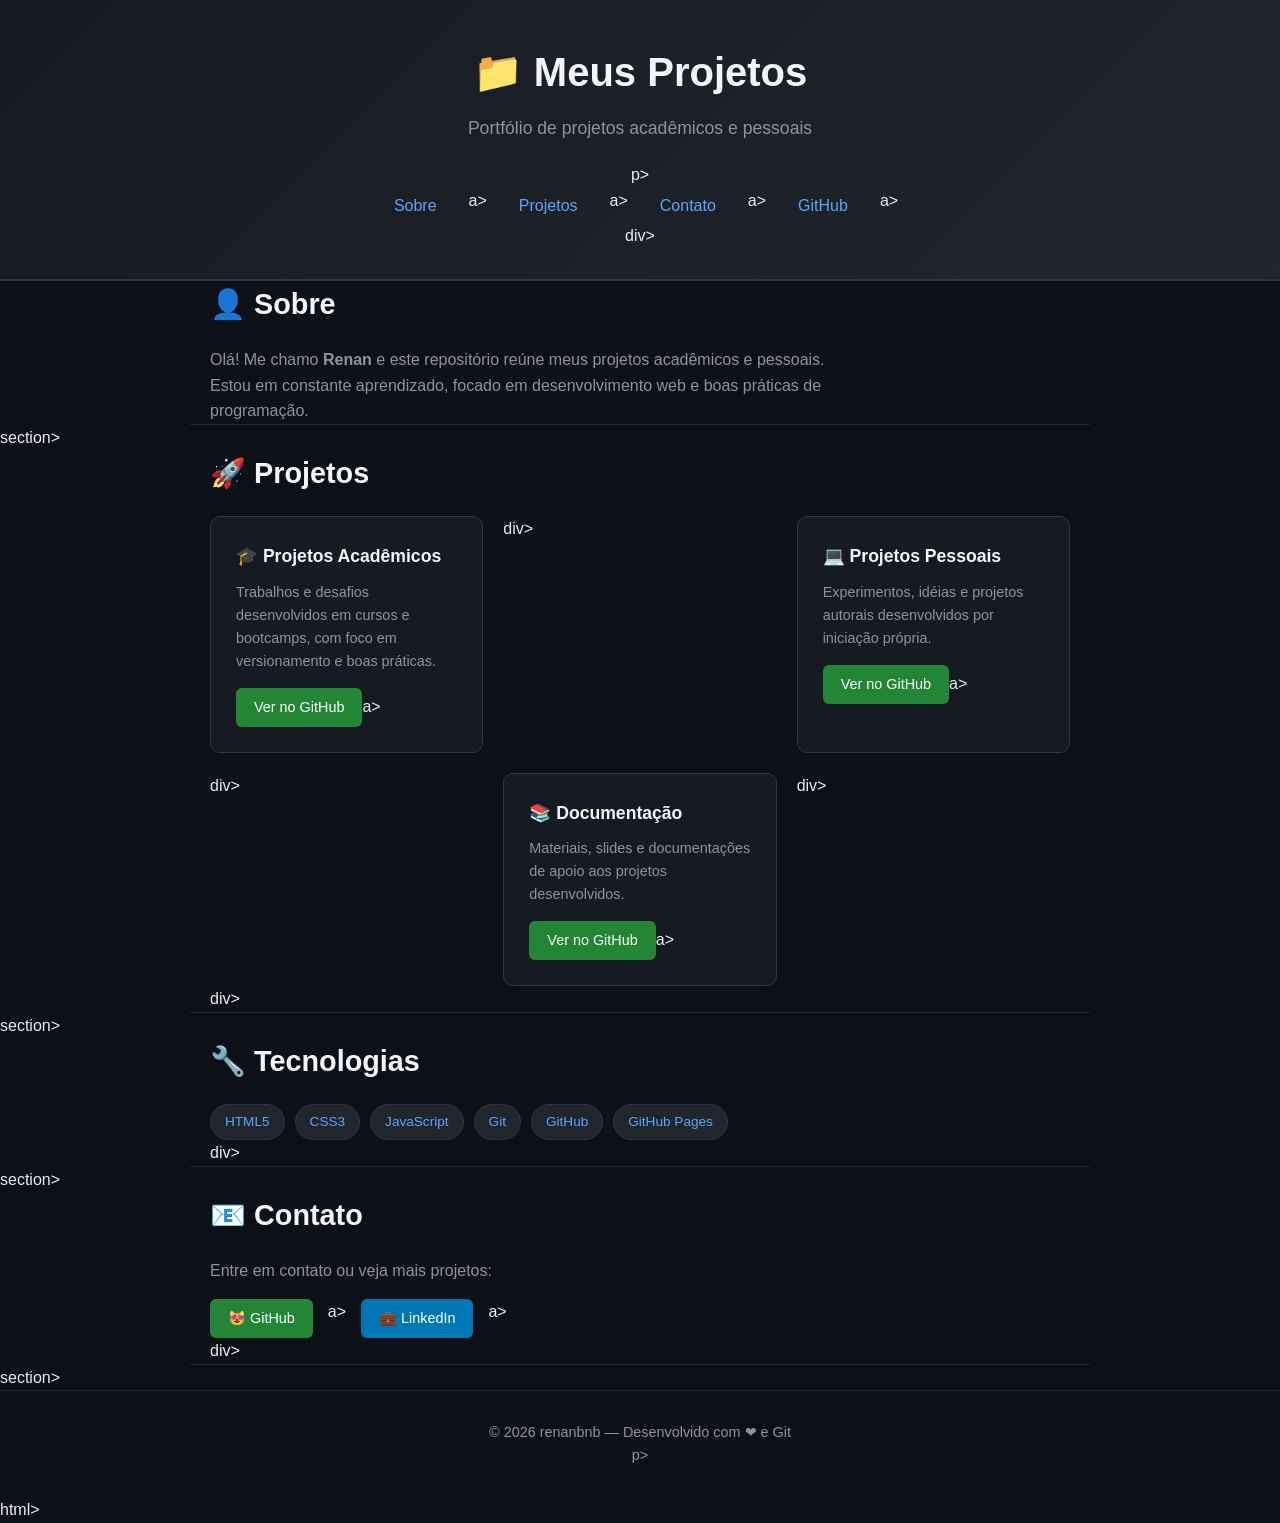
==== index.html @ bfc39d96 "feat: adiciona index.html raiz com redirecionamento para portfolio-web" ====
<!DOCTYPE html>
<html lang="pt-BR">
  <head>
      <meta charset="UTF-8">
      <meta http-equiv="refresh" content="0; url=portfolio-web/index.html">
      <title>Meus Projetos | renanbnb</title>
    <style>
          body {
                  font-family: 'Segoe UI', sans-serif;
                  background: #0d1117;
                  color: #e6edf3;
                  display: flex;
                  justify-content: center;
                  align-items: center;
                  height: 100vh;
                  margin: 0;
          }
          a { color: #58a6ff; }
        </style>
  </head>
  <body>
      <p>Redirecionando... <a href="portfolio-web/index.html">Clique aqui</a>a> se nao for redirecionado.</p>
  </body>
</html>html></p>
  </body>
    </style></title>
  </head>
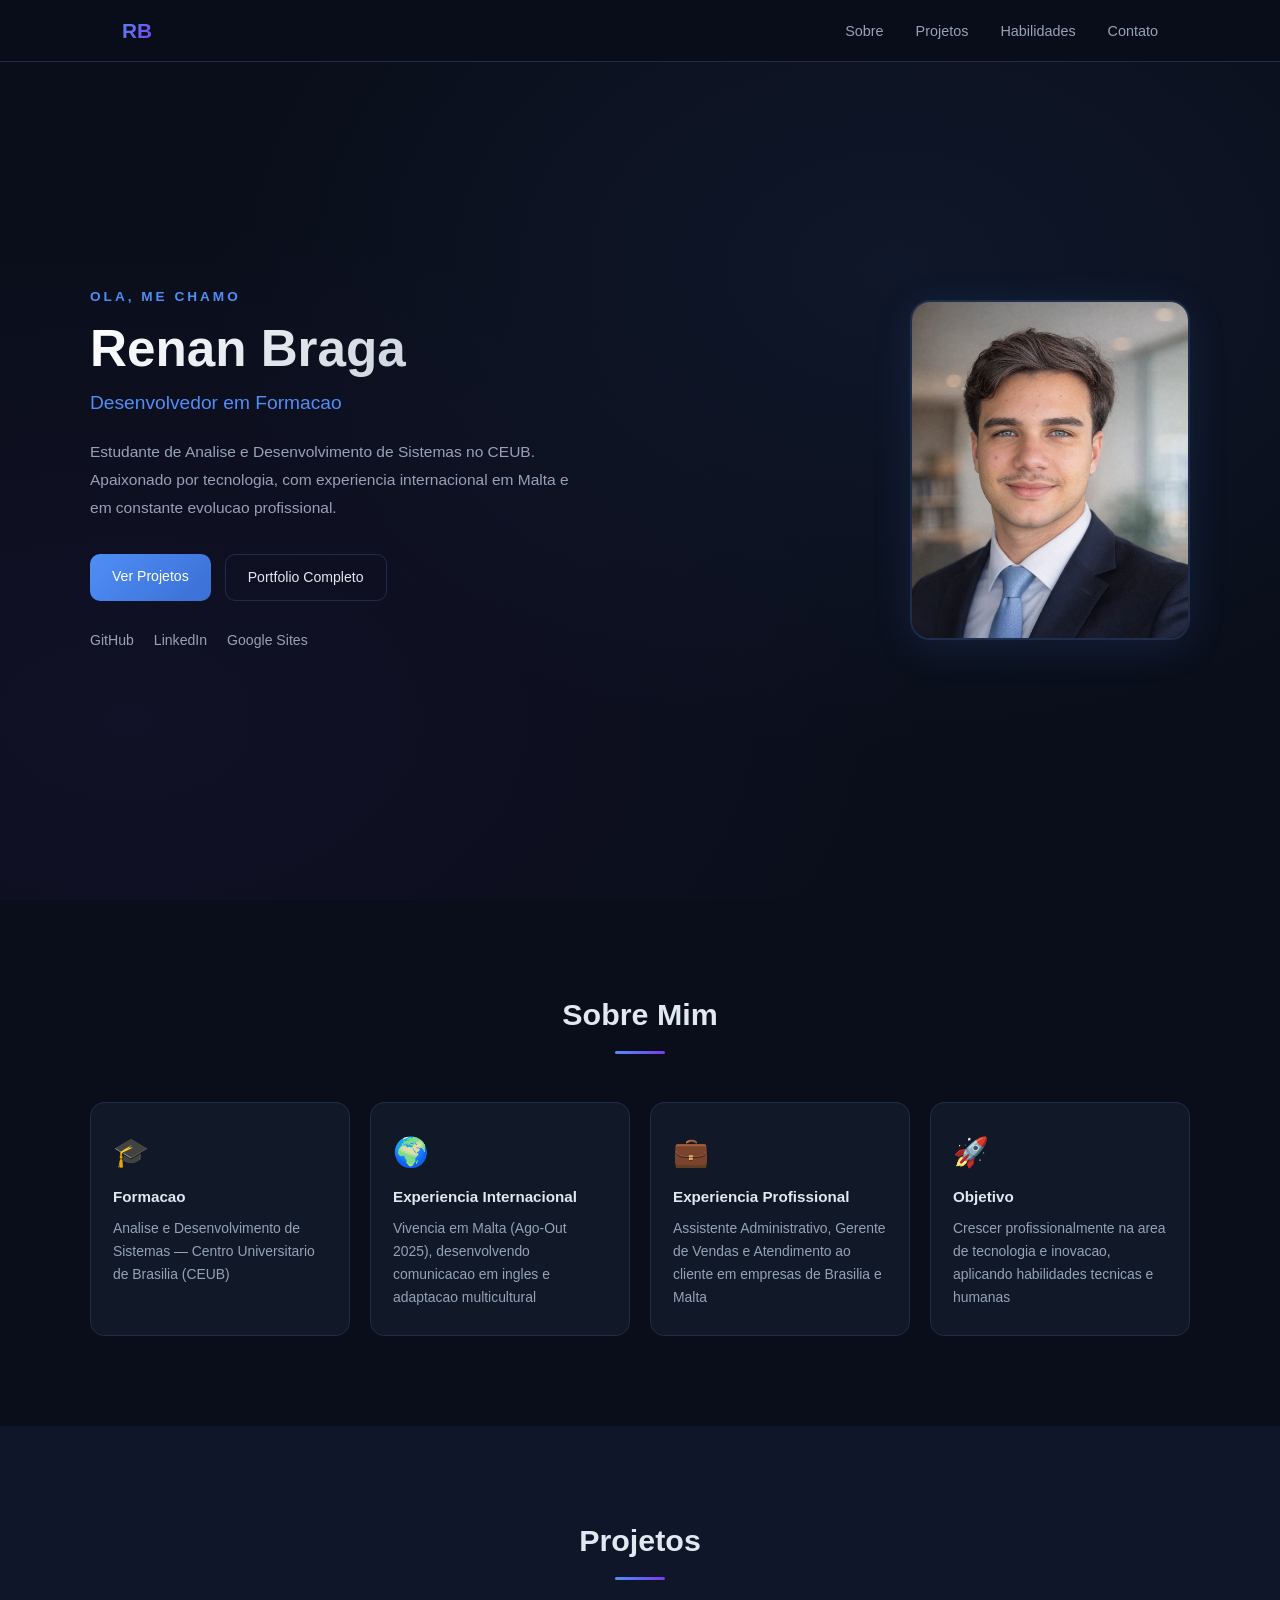
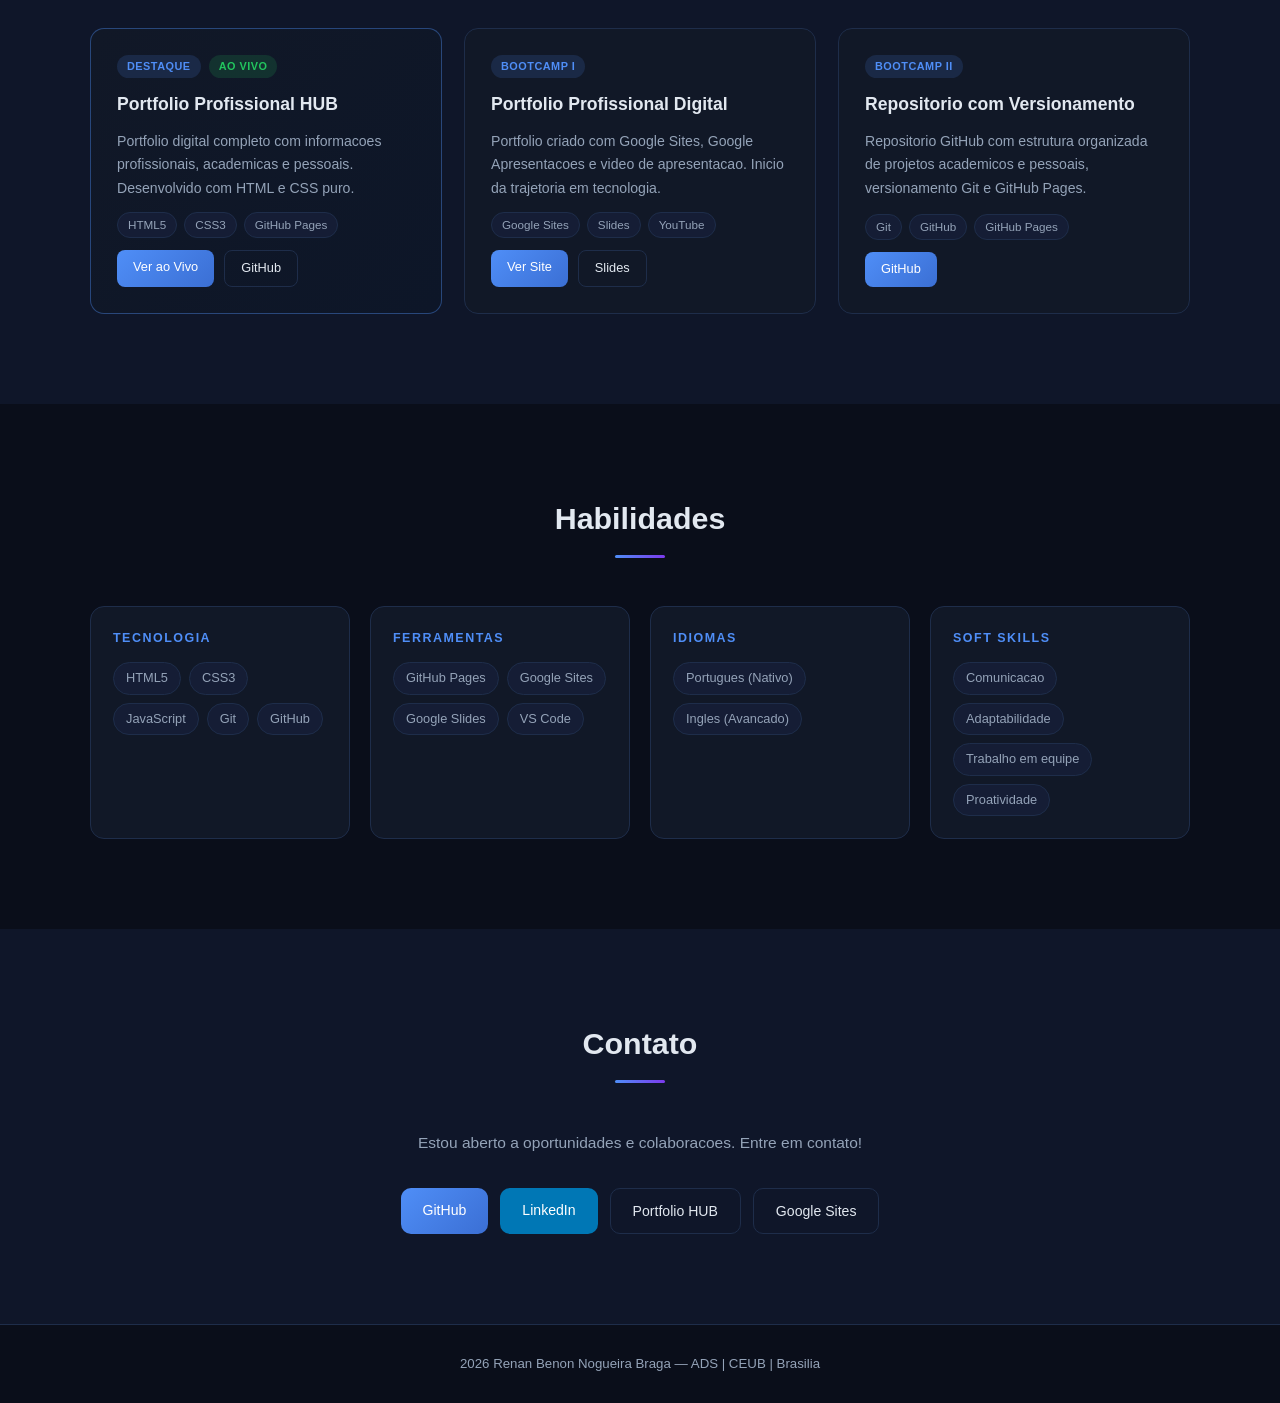
==== commit 4e676aa3: "fix: corrige HTML quebrado do index.html da raiz e adiciona acentos" ====
--- a/index.html
+++ b/index.html
@@ -3,7 +3,7 @@
   <head>
       <meta charset="UTF-8">
       <meta http-equiv="refresh" content="0; url=portfolio-web/index.html">
-      <title>Meus Projetos | renanbnb</title>
+      <title>Meus Projetos | Renan Braga</title>
     <style>
           body {
                   font-family: 'Segoe UI', sans-serif;
@@ -19,9 +19,6 @@
         </style>
   </head>
   <body>
-      <p>Redirecionando... <a href="portfolio-web/index.html">Clique aqui</a>a> se nao for redirecionado.</p>
+      <p>Redirecionando... <a href="portfolio-web/index.html">Clique aqui</a> se não for redirecionado.</p>
   </body>
-</html>html></p>
-  </body>
-    </style></title>
-  </head>
+</html>
